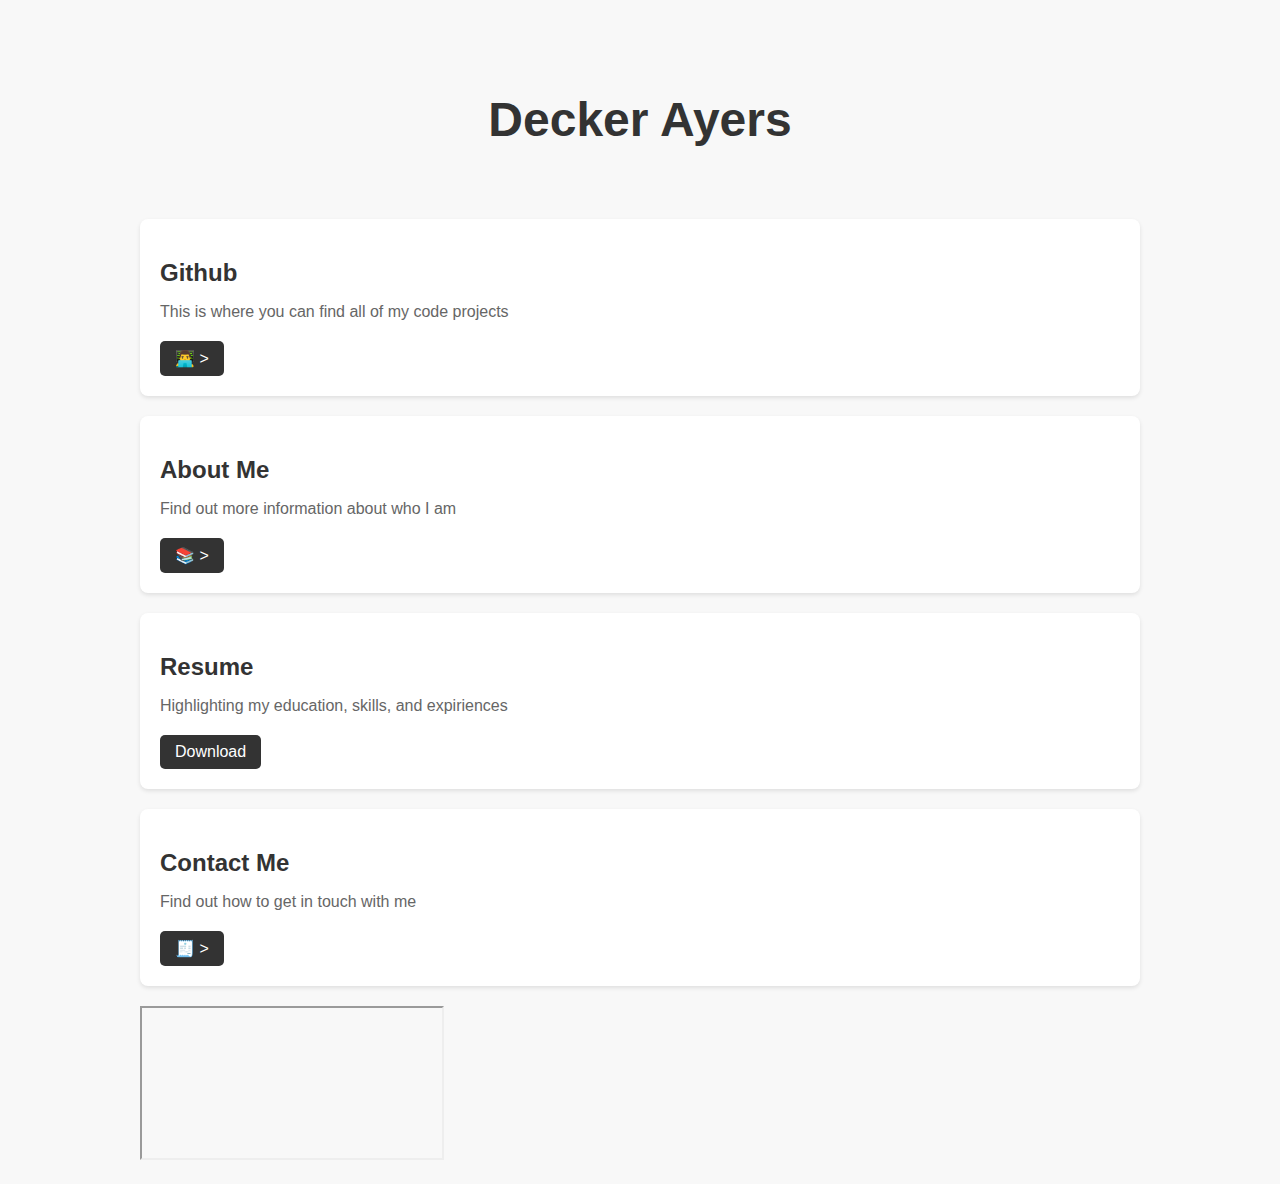
==== index.html @ cd7287db "Dv" ====
<!DOCTYPE html>
<html lang="en">
<head>
    <meta charset="UTF-8">
    <meta name="viewport" content="width=device-width, initial-scale=1.0">
    <meta name="description" content="Decker Ayers, Portfolio Website">
    <link rel="stylesheet" href="assets/css/style.css">
    <title>Decker Ayers</title>
</head>
<body>
    <div class="container">
        <h1 id="name">Decker Ayers</h1>
    </div>
    <section class="blog-section">
        <div class="blog-post">
            <h2>Github</h2>
            <p>This is where you can find all of my code projects</p>
            <a href="https://github.com/ayersdecker"><button class="read-button">&#x1f468;&#x200d;&#x1f4bb; &gt;</button></a>
        </div>
        <div class="blog-post">
            <h2>About Me</h2>
            <p>Find out more information about who I am</p>
            <a href="about.html"><button class="read-button">&#128218; &gt;</button></a>
        </div>
        <div class="blog-post">
            <h2>Resume</h2>
            <p>Highlighting my education, skills, and expiriences</p>
            <a href="assets/files/Decker Ayers Resume.docx"><button class="read-button">Download</button></a>
        </div>
        <div class="blog-post">
            <h2>Contact Me</h2>
            <p>Find out how to get in touch with me</p>
            <a href="contact.html"><button class="read-button">&#129534; &gt;</button></a>
        </div>

        <div>
            <iframe src="https://docs.google.com/document/d/e/2PACX-1vRKIs2b8LbByBPAs1VbojHsHva73UCF_54ZocxYBk7_4oF3TRmMsz7S8nqNExYM0KfE7QP-lqf1kJzG/pub?embedded=true"></iframe>
        </div>
    </section>
</body>
</html>
---- assets/css/style.css ----
/* Decker Ayers / March 2023 */ 
body {
    margin: 10px;
    padding: 10px;
    font-family: Arial, sans-serif;
    background-color: #f8f8f8;
    display: flex;
    flex-direction: column;
    align-items: center;
    min-height: 100%;
}
p{
    font-size: medium;
}

.center {
    display: block;
    margin-left: auto;
    margin-right: auto;
    width: 50%;
  }
.tab {
    display: inline-block;
    margin-left: 4em;
}

.container {
    text-align: center;
    margin-top: 40px;
}

#name {
    font-size: 3rem;
    color: #333;
}

.blog-section {
    margin-top: 40px;
    width: 90%;
    max-width: 1000px;
}

.blog-post {
    padding: 20px;
    background-color: #fff;
    box-shadow: 0 2px 4px rgba(0, 0, 0, 0.1);
    border-radius: 8px;
    margin-bottom: 20px;
}

.blog-post h2 {
    font-size: 1.5rem;
    color: #333;
    margin-bottom: 10px;
}

.blog-post p {
    font-size: 1rem;
    color: #666;
    margin-bottom: 20px;
}

.read-button {
    background-color: #333;
    color: #fff;
    border: none;
    padding: 8px 15px;
    border-radius: 5px;
    font-size: 1rem;
    cursor: pointer;
    transition: background-color 0.3s ease;
}

.read-button:hover {
    background-color: #555;
    transition-duration: 0.4s;
}
.read-button:hover{
    background-color: #000;
}

.about-section {
    margin-top: 40px;
    width: 80%;
    max-width: 800px;
}
.contact-form {
    padding: 20px;
    background-color: #f8f8f8;
    box-shadow: 0 2px 4px rgba(0, 0, 0, 0.1);
    border-radius: 8px;
    margin-bottom: 20px;
}

.contact-form h2 {
    font-size: 1.8rem;
    color: #333;
    margin-bottom: 15px;
}

.contact-form form label {
    display: block;
    font-size: 1.1rem;
    color: #666;
    margin-bottom: 5px;
}

.contact-form form input,
.contact-form form textarea {
    width: 100%;
    padding: 10px;
    margin-bottom: 15px;
    border: 1px solid #ccc;
    border-radius: 5px;
    font-size: 1rem;
}

.contact-form .submit-button {
    background-color: #333;
    color: #fff;
    border: none;
    padding: 10px 20px;
    border-radius: 5px;
    font-size: 1rem;
    cursor: pointer;
    transition: background-color 0.3s ease;
}

.contact-form .submit-button:hover {
    background-color: #555;
    transition-duration: 0.4s;
}

.back-button {
    display: flex;
    align-items: left;
    margin-top: 20px;
    margin-bottom: 40px;
}

.back-button a {
    display: inline-block;
    padding: 8px 15px;
    margin-bottom: 40px;
    background-color: #333;
    color: #fff;
    text-decoration: none;
    border-radius: 5px;
    font-size: 1rem;
    transition: background-color 0.3s ease;
    margin-right: 10px; /* Add some space between the buttons */
}

.back-button a:first-child {
    margin-right: auto; /* Push the first button to the left */
    margin-left: 0; /* Reset left margin */
}

.back-button a:hover {
    background-color: #555;
    transition-duration: 0.4s;
}
.image-container {
    display: flex;
    justify-content: center;
    align-items: center;
    height: 100px;
  }
img {
    height: 100px;
}

  @media (max-width: 768px) {
    .blog-section {
        width: 100%;
      max-width: 100%;
    }
    img {
        width: 50%;
    }
  }
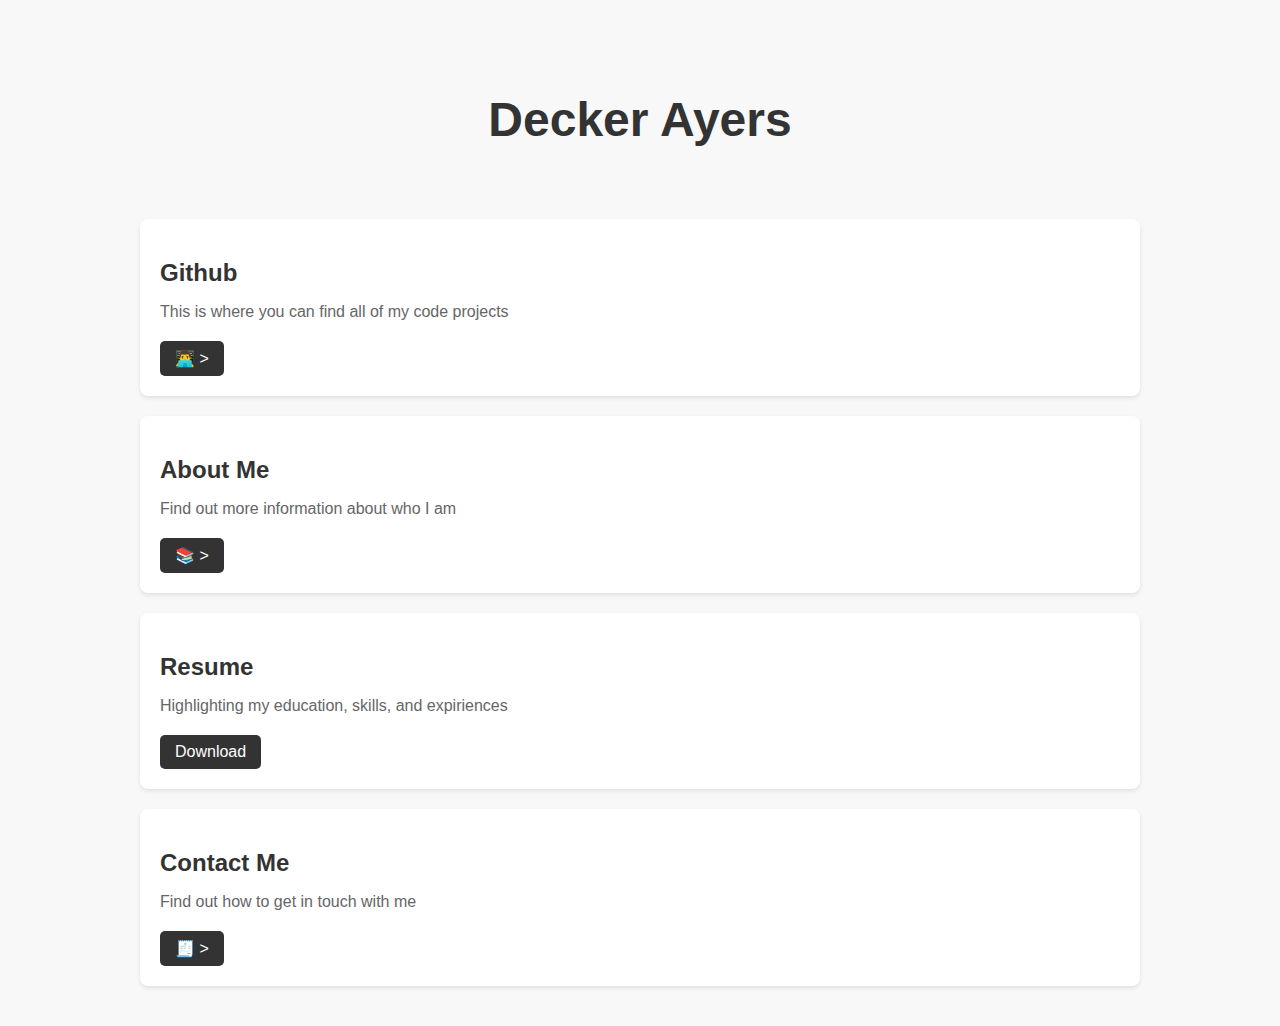
==== commit 1f62c218: "Took out viewer" ====
--- a/index.html
+++ b/index.html
@@ -33,9 +33,9 @@
             <a href="contact.html"><button class="read-button">&#129534; &gt;</button></a>
         </div>
 
-        <div>
-            <iframe src="https://docs.google.com/document/d/e/2PACX-1vRKIs2b8LbByBPAs1VbojHsHva73UCF_54ZocxYBk7_4oF3TRmMsz7S8nqNExYM0KfE7QP-lqf1kJzG/pub?embedded=true"></iframe>
-        </div>
+        
+            <!--<div><iframe src="https://docs.google.com/document/d/e/2PACX-1vRKIs2b8LbByBPAs1VbojHsHva73UCF_54ZocxYBk7_4oF3TRmMsz7S8nqNExYM0KfE7QP-lqf1kJzG/pub?embedded=true"></iframe></div>-->
+        
     </section>
 </body>
 </html>
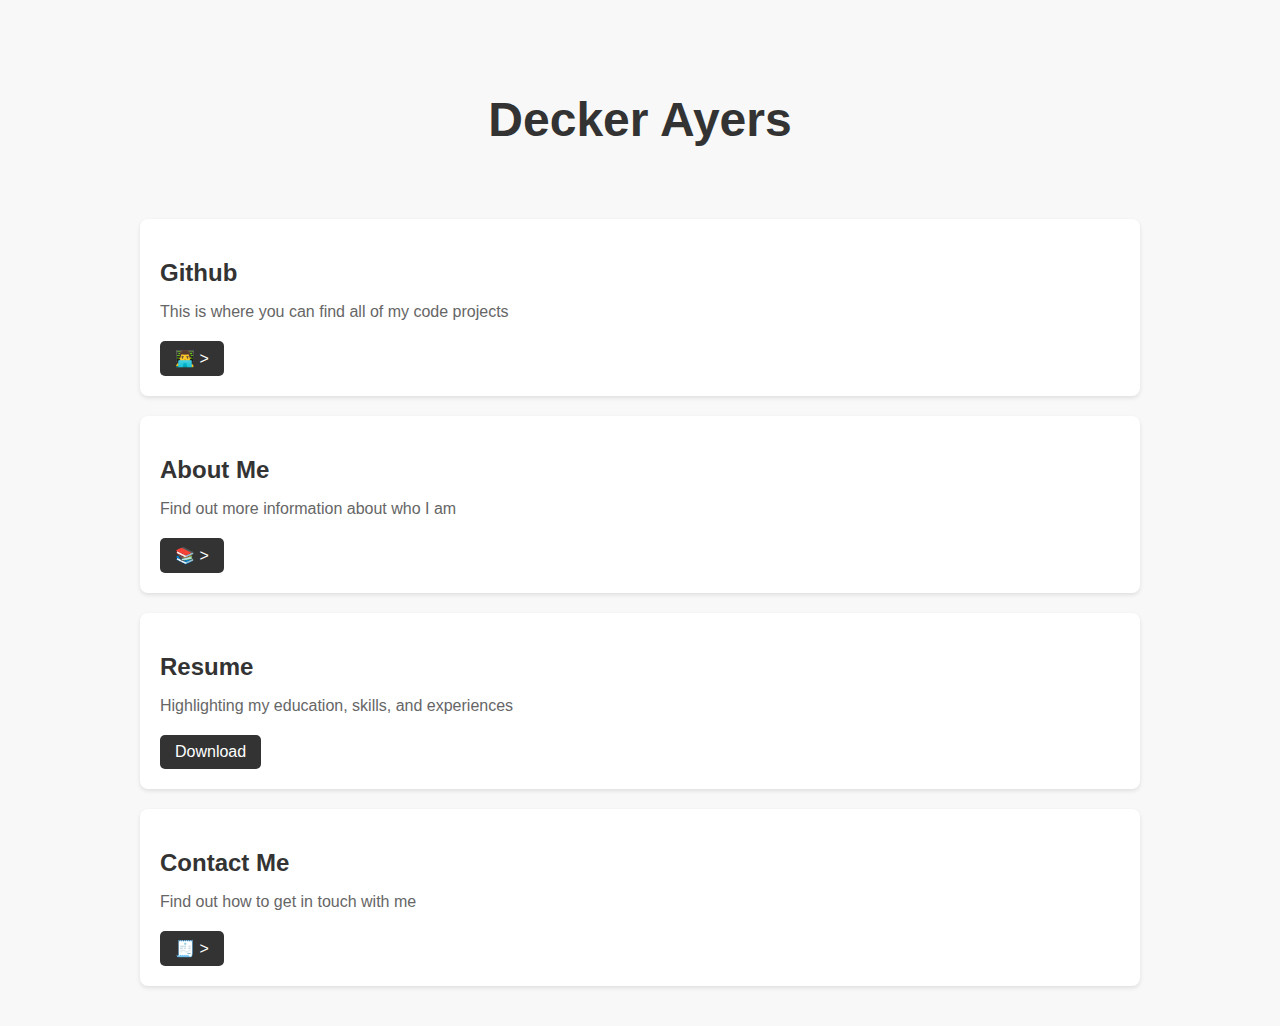
==== commit b98c5c20: "Spelling Error Correction" ====
--- a/index.html
+++ b/index.html
@@ -20,21 +20,18 @@
         <div class="blog-post">
             <h2>About Me</h2>
             <p>Find out more information about who I am</p>
-            <a href="about.html"><button class="read-button">&#128218; &gt;</button></a>
+            <a href="about"><button class="read-button">&#128218; &gt;</button></a>
         </div>
         <div class="blog-post">
             <h2>Resume</h2>
-            <p>Highlighting my education, skills, and expiriences</p>
+            <p>Highlighting my education, skills, and experiences</p>
             <a href="assets/files/Decker Ayers Resume.docx"><button class="read-button">Download</button></a>
         </div>
         <div class="blog-post">
             <h2>Contact Me</h2>
             <p>Find out how to get in touch with me</p>
-            <a href="contact.html"><button class="read-button">&#129534; &gt;</button></a>
+            <a href="contact"><button class="read-button">&#129534; &gt;</button></a>
         </div>
-
-        
-            <!--<div><iframe src="https://docs.google.com/document/d/e/2PACX-1vRKIs2b8LbByBPAs1VbojHsHva73UCF_54ZocxYBk7_4oF3TRmMsz7S8nqNExYM0KfE7QP-lqf1kJzG/pub?embedded=true"></iframe></div>-->
         
     </section>
 </body>
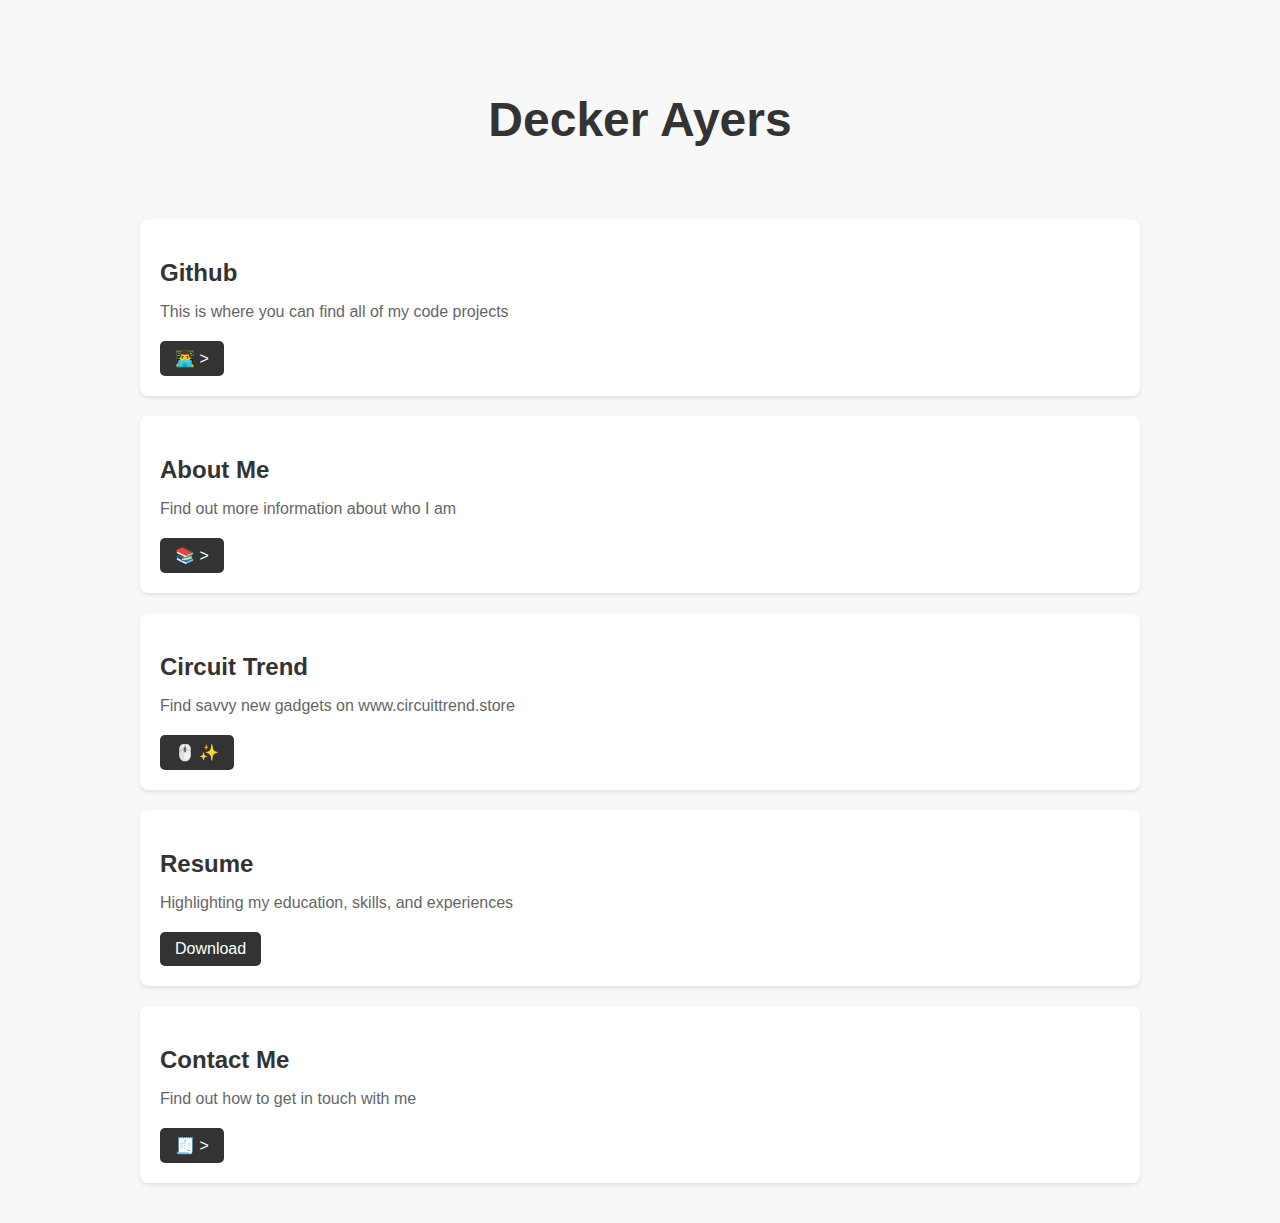
==== commit 8625c039: "Added Circuit Trend Link" ====
--- a/index.html
+++ b/index.html
@@ -4,6 +4,7 @@
     <meta charset="UTF-8">
     <meta name="viewport" content="width=device-width, initial-scale=1.0">
     <meta name="description" content="Decker Ayers, Portfolio Website">
+    <meta name="google-adsense-account" content="ca-pub-2129408761521847">
     <link rel="stylesheet" href="assets/css/style.css">
     <title>Decker Ayers</title>
 </head>
@@ -23,6 +24,11 @@
             <a href="about"><button class="read-button">&#128218; &gt;</button></a>
         </div>
         <div class="blog-post">
+            <h2>Circuit Trend</h2>
+            <p>Find savvy new gadgets on www.circuittrend.store</p>
+            <a href="https://circuittrend.store"><button class="read-button">&#128433;&#65039; &#10024;</button></a>
+        </div>
+        <div class="blog-post">
             <h2>Resume</h2>
             <p>Highlighting my education, skills, and experiences</p>
             <a href="assets/files/Decker Ayers Resume.docx"><button class="read-button">Download</button></a>
@@ -34,5 +40,7 @@
         </div>
         
     </section>
+    <script async src="https://pagead2.googlesyndication.com/pagead/js/adsbygoogle.js?client=ca-pub-2129408761521847"
+     crossorigin="anonymous"></script>
 </body>
 </html>
